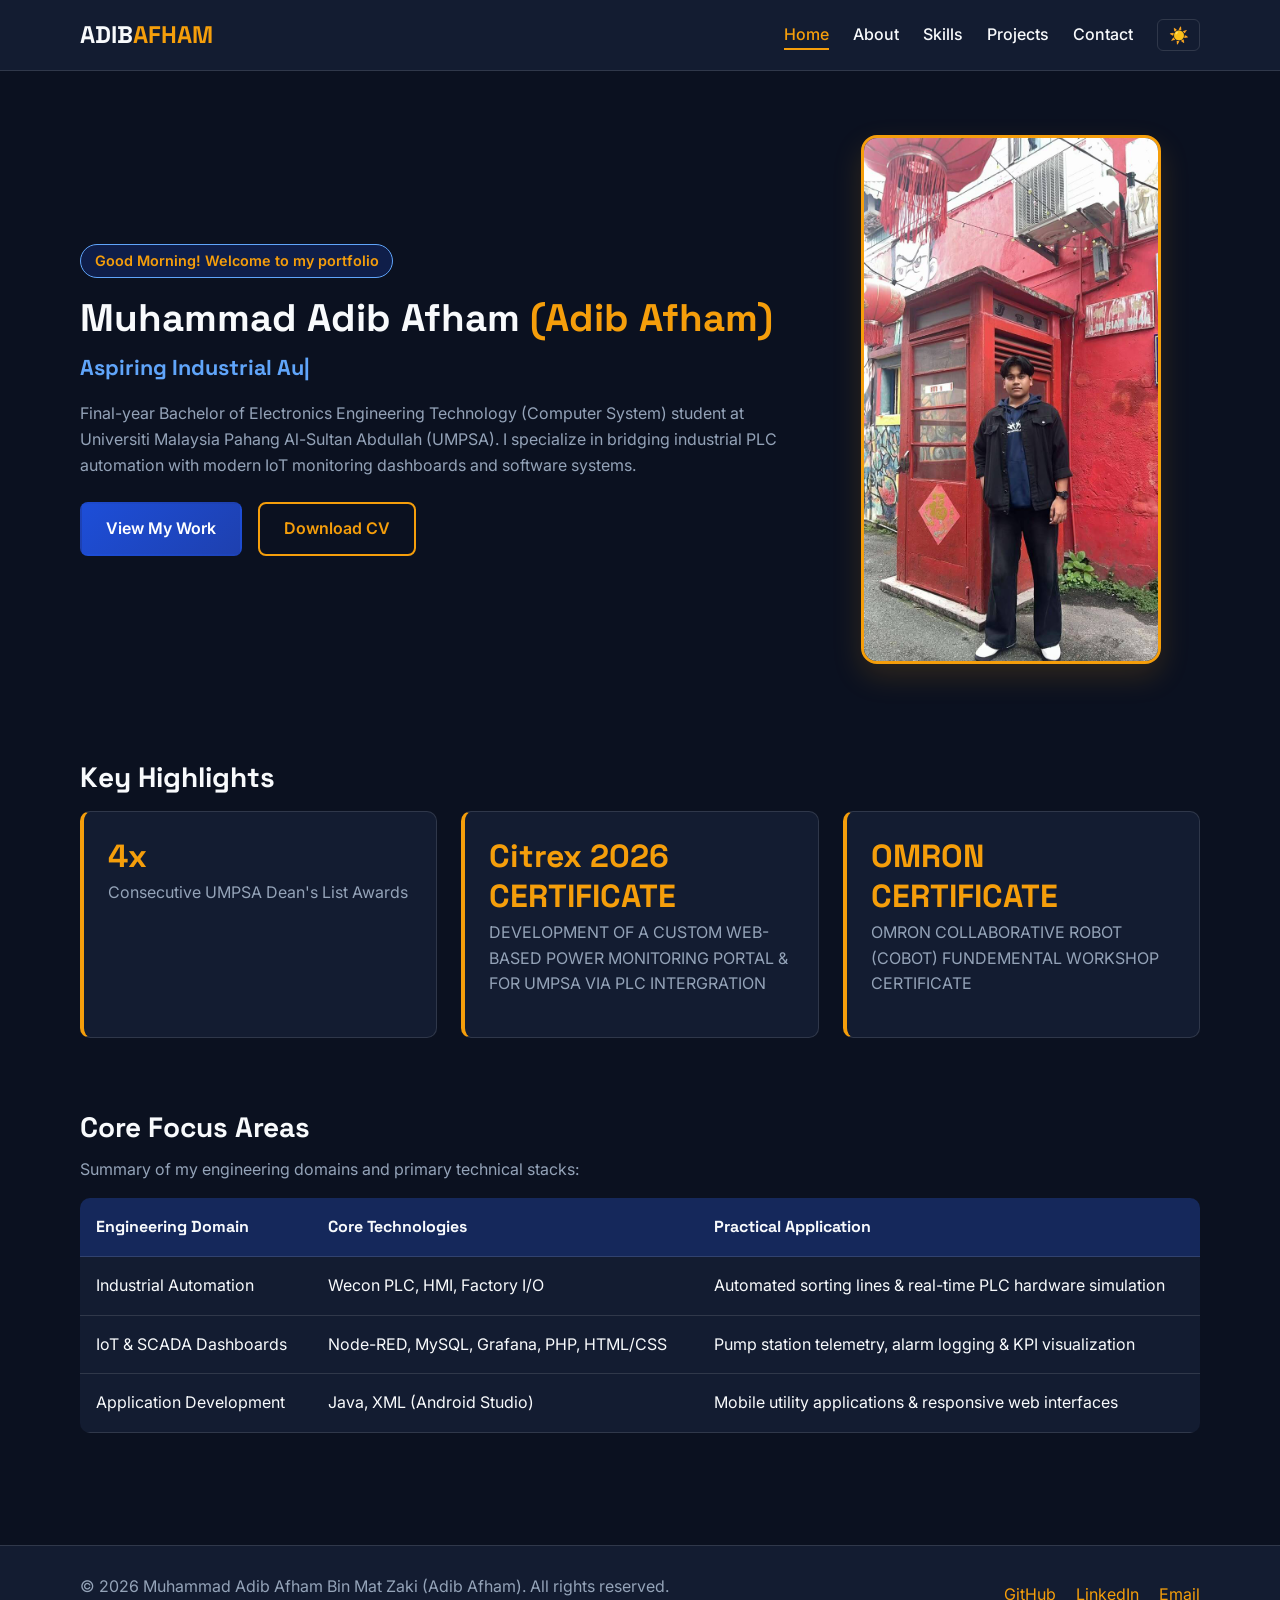
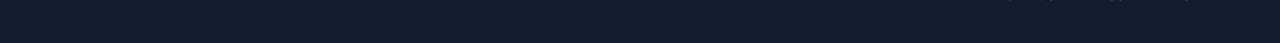
==== index.html @ 21b7c19b "Add files via upload" ====
<!DOCTYPE html>
<html lang="en">
<head>
  <meta charset="UTF-8">
  <meta name="viewport" content="width=device-width, initial-scale=1.0">
  <title>ADIB AFHAM | Electronics &amp; Automation Portfolio</title>
  <link rel="preconnect" href="https://fonts.googleapis.com">
  <link rel="preconnect" href="https://fonts.gstatic.com" crossorigin>
  <link href="https://fonts.googleapis.com/css2?family=Inter:wght@400;500;600&family=Space+Grotesk:wght@600;700&display=swap" rel="stylesheet">
  <link rel="stylesheet" href="css/style.css">
</head>
<body>
  <header class="site-header">
    <div class="container nav-wrapper">
      <a href="index.html" class="logo">ADIB<span>AFHAM</span></a>
      <button class="hamburger" id="hamburgerBtn" aria-label="Toggle Navigation" aria-expanded="false">
        <span></span>
        <span></span>
        <span></span>
      </button>
      <nav class="main-nav" id="mainNav">
        <ul>
          <li><a href="index.html" class="active">Home</a></li>
          <li><a href="about.html">About</a></li>
          <li><a href="skills.html">Skills</a></li>
          <li><a href="projects.html">Projects</a></li>
          <li><a href="contact.html">Contact</a></li>
        </ul>
        <button id="themeToggle" class="theme-btn" aria-label="Toggle Light/Dark Mode">☀️</button>
      </nav>
    </div>
  </header>

  <main>
    <section class="hero container">
      <div class="hero-content">
        <p id="timeGreeting" class="greeting-badge">Welcome to my portfolio</p>
        <h1>Muhammad Adib Afham <span class="highlight">(Adib Afham)</span></h1>
        <h2 class="typing-wrapper">
          <span id="typingText"></span><span class="cursor">|</span>
        </h2>
        <p class="hero-bio">
          Final-year Bachelor of Electronics Engineering Technology (Computer System) student at Universiti Malaysia Pahang Al-Sultan Abdullah (UMPSA). I specialize in bridging industrial PLC automation with modern IoT monitoring dashboards and software systems.
        </p>
        <div class="cta-group">
          <a href="projects.html" class="btn btn-primary">View My Work</a>
          <a href="docs/resume.pdf" class="btn btn-outline" download>Download CV</a>
        </div>
      </div>
      <div class="hero-image">
        <img src="images/profile.jpg" alt="Portrait of Muhammad Adib Afham Bin Mat Zaki">
      </div>
    </section>

    <section class="highlights container">
      <h2>Key Highlights</h2>
      <div class="stats-grid">
        <article class="stat-card">
          <h3>4x</h3>
          <p>Consecutive UMPSA Dean's List Awards</p>
        </article>
        <article class="stat-card">
          <h3>Citrex 2026 CERTIFICATE</h3>
          <p>DEVELOPMENT OF A CUSTOM WEB-BASED POWER MONITORING PORTAL &amp; FOR UMPSA VIA PLC INTERGRATION</p>
        </article>
        <article class="stat-card">
          <h3>OMRON CERTIFICATE</h3>
          <p>OMRON COLLABORATIVE ROBOT (COBOT) FUNDEMENTAL WORKSHOP CERTIFICATE</p>
        </article>
      </div>
    </section>

    <section class="overview-table-section container">
      <h2>Core Focus Areas</h2>
      <p>Summary of my engineering domains and primary technical stacks:</p>
      <div class="table-responsive">
        <table>
          <thead>
            <tr>
              <th>Engineering Domain</th>
              <th>Core Technologies</th>
              <th>Practical Application</th>
            </tr>
          </thead>
          <tbody>
            <tr>
              <td>Industrial Automation</td>
              <td>Wecon PLC, HMI, Factory I/O</td>
              <td>Automated sorting lines &amp; real-time PLC hardware simulation</td>
            </tr>
            <tr>
              <td>IoT &amp; SCADA Dashboards</td>
              <td>Node-RED, MySQL, Grafana, PHP, HTML/CSS</td>
              <td>Pump station telemetry, alarm logging &amp; KPI visualization</td>
            </tr>
            <tr>
              <td>Application Development</td>
              <td>Java, XML (Android Studio)</td>
              <td>Mobile utility applications &amp; responsive web interfaces</td>
            </tr>
          </tbody>
        </table>
      </div>
    </section>
  </main>

  <footer class="site-footer">
    <div class="container footer-content">
      <p>&copy; <span id="currentYear">2026</span> Muhammad Adib Afham Bin Mat Zaki (Adib Afham). All rights reserved.</p>
      <div class="social-links">
        <a href="https://github.com/Adeebbs" target="_blank" rel="noopener noreferrer">GitHub</a>
        <a href="https://www.linkedin.com/in/adib-afham-a77aa1451/" target="_blank" rel="noopener noreferrer">LinkedIn</a>
        <a href="mailto:adibafham878@gmail.com">Email</a>
      </div>
    </div>
  </footer>

  <button id="scrollTopBtn" class="scroll-top" title="Back to top">&uarr;</button>
  <script src="js/script.js"></script>
</body>
</html>
---- css/style.css ----
/* =========================================================
   CSS Variables & Theme Setup (Cobalt Blue & Amber Gold)
   ========================================================= */
:root {
  --bg-primary: #0b1120;
  --bg-secondary: #131c31;
  --text-primary: #f8fafc;
  --text-secondary: #94a3b8;
  --accent-primary: #1d4ed8;
  --accent-primary-dark: #1e40af;
  --accent-primary-light: #60a5fa;
  --accent-secondary: #f59e0b;
  --accent-secondary-light: #fbbf24;
  --border-color: rgba(248, 250, 252, 0.12);
  --error-color: #f43f5e;
  --success-color: #10b981;
  --font-heading: 'Space Grotesk', sans-serif;
  --font-body: 'Inter', sans-serif;
  --transition: all 0.3s ease;
}

body.light-theme {
  --bg-primary: #f8fafc;
  --bg-secondary: #ffffff;
  --text-primary: #0f172a;
  --text-secondary: #475569;
  --accent-primary: #1d4ed8;
  --accent-primary-dark: #1e3a8a;
  --accent-primary-light: #2563eb;
  --accent-secondary: #d97706;
  --accent-secondary-light: #b45309;
  --border-color: rgba(15, 23, 42, 0.12);
  --error-color: #dc2626;
  --success-color: #059669;
}

/* =========================================================
   Reset & Global Typography
   ========================================================= */
* {
  box-sizing: border-box;
  margin: 0;
  padding: 0;
}

html {
  scroll-behavior: smooth;
}

body {
  font-family: var(--font-body);
  background-color: var(--bg-primary);
  color: var(--text-primary);
  line-height: 1.6;
  transition: background-color 0.3s ease, color 0.3s ease;
}

h1, h2, h3 {
  font-family: var(--font-heading);
  line-height: 1.25;
  margin-bottom: 0.75rem;
}

h1 { font-size: 2.4rem; }
h2 { font-size: 1.75rem; }
h3 { font-size: 1.25rem; }

p {
  margin-bottom: 1rem;
  color: var(--text-secondary);
}

a {
  color: var(--accent-secondary);
  text-decoration: none;
  transition: var(--transition);
}

.container {
  width: 90%;
  max-width: 1120px;
  margin: 0 auto;
}

.page-section {
  padding: 3.5rem 0;
}

.section-subtitle {
  margin-bottom: 2rem;
  font-size: 1.05rem;
}

/* =========================================================
   Header & Responsive Navigation
   ========================================================= */
.site-header {
  background-color: var(--bg-secondary);
  border-bottom: 1px solid var(--border-color);
  position: sticky;
  top: 0;
  z-index: 100;
}

.nav-wrapper {
  display: flex;
  justify-content: space-between;
  align-items: center;
  padding: 1rem 0;
}

.logo {
  font-family: var(--font-heading);
  font-size: 1.5rem;
  font-weight: 700;
  color: var(--text-primary);
}

.logo span {
  color: var(--accent-secondary);
}

.main-nav {
  display: flex;
  align-items: center;
  gap: 1.5rem;
}

.main-nav ul {
  display: flex;
  list-style: none;
  gap: 1.5rem;
}

.main-nav a {
  color: var(--text-primary);
  font-weight: 500;
  padding-bottom: 0.25rem;
  border-bottom: 2px solid transparent;
}

.main-nav a:hover,
.main-nav a.active {
  color: var(--accent-secondary);
  border-bottom-color: var(--accent-secondary);
}

.theme-btn {
  background: transparent;
  border: 1px solid var(--border-color);
  color: var(--text-primary);
  padding: 0.35rem 0.65rem;
  border-radius: 6px;
  cursor: pointer;
  font-size: 1rem;
}

.hamburger {
  display: none;
  flex-direction: column;
  gap: 5px;
  background: transparent;
  border: none;
  cursor: pointer;
}

.hamburger span {
  width: 25px;
  height: 3px;
  background-color: var(--text-primary);
  border-radius: 2px;
}

/* =========================================================
   Buttons & Cards
   ========================================================= */
.btn {
  display: inline-block;
  padding: 0.75rem 1.5rem;
  border-radius: 8px;
  font-weight: 600;
  cursor: pointer;
  border: 2px solid transparent;
  transition: var(--transition);
  text-align: center;
}

.btn-sm {
  padding: 0.5rem 1rem;
  font-size: 0.9rem;
}

.full-width {
  width: 100%;
}

.btn-primary {
  background: linear-gradient(135deg, var(--accent-primary), var(--accent-primary-dark));
  color: #ffffff;
}

.btn-primary:hover {
  transform: translateY(-2px);
  box-shadow: 0 6px 20px rgba(29, 78, 216, 0.45);
}

.btn-outline {
  border-color: var(--accent-secondary);
  color: var(--accent-secondary);
  background: transparent;
}

.btn-outline:hover {
  background-color: var(--accent-secondary);
  color: #0b1120;
}

.card {
  background-color: var(--bg-secondary);
  border: 1px solid var(--border-color);
  border-radius: 12px;
  padding: 1.75rem;
}

/* =========================================================
   Home Page: Hero, Highlights & Table
   ========================================================= */
.hero {
  display: grid;
  grid-template-columns: 1.3fr 0.7fr;
  align-items: center;
  gap: 2.5rem;
  padding: 4rem 0;
}

.greeting-badge {
  display: inline-block;
  background: rgba(29, 78, 216, 0.22);
  border: 1px solid var(--accent-primary-light);
  color: var(--accent-secondary);
  padding: 0.3rem 0.85rem;
  border-radius: 20px;
  font-size: 0.9rem;
  font-weight: 600;
  margin-bottom: 1rem;
}

.highlight {
  color: var(--accent-secondary);
}

.typing-wrapper {
  min-height: 2.2rem;
  color: var(--accent-primary);
  font-size: 1.35rem;
}

body:not(.light-theme) .typing-wrapper {
  color: var(--accent-primary-light);
}

.cursor {
  animation: blink 0.8s infinite;
}

@keyframes blink {
  50% { opacity: 0; }
}

.cta-group {
  display: flex;
  gap: 1rem;
  margin-top: 1.5rem;
}

.hero-image img {
  width: 100%;
  max-width: 300px;
  border-radius: 16px;
  border: 3px solid var(--accent-secondary);
  box-shadow: 0 12px 30px rgba(245, 158, 11, 0.16);
  display: block;
  margin: 0 auto;
}

.highlights {
  padding: 2rem 0;
}

.stats-grid {
  display: grid;
  grid-template-columns: repeat(3, 1fr);
  gap: 1.5rem;
  margin-top: 1rem;
}

.stat-card {
  background-color: var(--bg-secondary);
  border: 1px solid var(--border-color);
  border-left: 4px solid var(--accent-secondary);
  border-radius: 10px;
  padding: 1.5rem;
  transition: var(--transition);
}

.stat-card:hover {
  transform: translateY(-4px);
}

.stat-card h3 {
  font-size: 2rem;
  color: var(--accent-secondary);
  margin-bottom: 0.25rem;
}

.overview-table-section {
  padding: 2.5rem 0 4rem;
}

.table-responsive {
  overflow-x: auto;
  margin-top: 1rem;
}

table {
  width: 100%;
  border-collapse: collapse;
  background-color: var(--bg-secondary);
  border-radius: 10px;
  overflow: hidden;
}

th, td {
  padding: 1rem;
  text-align: left;
  border-bottom: 1px solid var(--border-color);
}

th {
  background-color: rgba(29, 78, 216, 0.25);
  color: var(--text-primary);
  font-family: var(--font-heading);
}

/* =========================================================
   About Page & Timeline
   ========================================================= */
.about-grid {
  display: grid;
  grid-template-columns: 1.4fr 1fr;
  gap: 2rem;
  margin-bottom: 3rem;
}

.hidden-content {
  display: none;
}

.hidden-content.show {
  display: block;
}

.styled-list {
  margin: 1rem 0 0 1.25rem;
  color: var(--text-secondary);
}

.styled-list li {
  margin-bottom: 0.6rem;
}

.timeline {
  border-left: 3px solid var(--accent-primary-light);
  padding-left: 1.5rem;
  margin-top: 1.5rem;
}

.timeline-item {
  position: relative;
  margin-bottom: 2rem;
  background-color: var(--bg-secondary);
  padding: 1.5rem;
  border-radius: 10px;
  border: 1px solid var(--border-color);
}

.timeline-date {
  display: inline-block;
  font-size: 0.85rem;
  font-weight: 600;
  color: var(--accent-secondary);
  margin-bottom: 0.4rem;
}

.timeline-item ul {
  margin-left: 1.25rem;
  color: var(--text-secondary);
}

/* =========================================================
   Skills Page: Tabs & Animated Bars
   ========================================================= */
.tab-buttons,
.filter-controls {
  display: flex;
  flex-wrap: wrap;
  gap: 0.75rem;
  margin-bottom: 2rem;
}

.tab-btn,
.filter-btn {
  padding: 0.6rem 1.2rem;
  border-radius: 8px;
  border: 1px solid var(--border-color);
  background-color: var(--bg-secondary);
  color: var(--text-primary);
  cursor: pointer;
  font-weight: 500;
  transition: var(--transition);
}

.tab-btn.active,
.filter-btn.active,
.tab-btn:hover,
.filter-btn:hover {
  background-color: var(--accent-primary);
  color: #ffffff;
  border-color: var(--accent-primary);
}

.tab-content {
  display: none;
}

.tab-content.active {
  display: block;
}

.skills-grid {
  display: grid;
  grid-template-columns: repeat(2, 1fr);
  gap: 1.5rem;
}

.skill-item {
  margin-bottom: 1.25rem;
}

.skill-header {
  display: flex;
  justify-content: space-between;
  font-size: 0.95rem;
  margin-bottom: 0.4rem;
}

.progress-bar {
  width: 100%;
  height: 10px;
  background-color: rgba(248, 250, 252, 0.12);
  border-radius: 6px;
  overflow: hidden;
}

body.light-theme .progress-bar {
  background-color: #e2e8f0;
}

.progress-fill {
  height: 100%;
  width: 0;
  background: linear-gradient(90deg, var(--accent-primary-light), var(--accent-secondary));
  border-radius: 6px;
  transition: width 0.9s ease-in-out;
}

/* =========================================================
   Projects Page & Modal
   ========================================================= */
.projects-grid {
  display: grid;
  grid-template-columns: repeat(3, 1fr);
  gap: 1.75rem;
}

.project-card {
  background-color: var(--bg-secondary);
  border: 1px solid var(--border-color);
  border-radius: 12px;
  overflow: hidden;
  display: flex;
  flex-direction: column;
  transition: var(--transition);
}

.project-card:hover {
  transform: translateY(-5px);
  border-color: var(--accent-secondary);
}

.project-card img {
  width: 100%;
  height: 185px;
  object-fit: cover;
  background-color: var(--bg-primary);
}

.project-body {
  padding: 1.5rem;
  display: flex;
  flex-direction: column;
  flex-grow: 1;
}

.project-body .btn {
  margin-top: auto;
  align-self: flex-start;
}

.tag {
  display: inline-block;
  font-size: 0.8rem;
  font-weight: 600;
  color: var(--accent-secondary);
  margin-bottom: 0.5rem;
}

.modal {
  display: none;
  position: fixed;
  inset: 0;
  background-color: rgba(11, 17, 32, 0.8);
  z-index: 200;
  align-items: center;
  justify-content: center;
  padding: 1rem;
}

.modal.open {
  display: flex;
}

.modal-content {
  background-color: var(--bg-secondary);
  border: 1px solid var(--accent-secondary);
  border-radius: 12px;
  max-width: 600px;
  width: 100%;
  padding: 2rem;
  position: relative;
}

.modal-close {
  position: absolute;
  top: 1rem;
  right: 1.25rem;
  background: none;
  border: none;
  color: var(--text-primary);
  font-size: 1.75rem;
  cursor: pointer;
}

/* =========================================================
   Contact Page & Validation
   ========================================================= */
.contact-grid {
  display: grid;
  grid-template-columns: 1.3fr 0.9fr;
  gap: 2rem;
}

.form-group {
  margin-bottom: 1.25rem;
}

.form-group label {
  display: block;
  margin-bottom: 0.4rem;
  font-weight: 500;
}

.form-group input,
.form-group textarea {
  width: 100%;
  padding: 0.75rem;
  border-radius: 8px;
  border: 1px solid var(--border-color);
  background-color: var(--bg-primary);
  color: var(--text-primary);
  font-family: inherit;
  font-size: 1rem;
}

.form-group input:focus,
.form-group textarea:focus {
  outline: none;
  border-color: var(--accent-secondary);
}

.error-msg {
  color: var(--error-color);
  font-size: 0.85rem;
  display: block;
  min-height: 1.1rem;
  margin-top: 0.25rem;
}

.success-banner {
  margin-top: 1rem;
  color: var(--success-color);
  font-weight: 600;
}

.contact-list {
  list-style: none;
}

.contact-list li {
  margin-bottom: 1rem;
  color: var(--text-secondary);
}

/* =========================================================
   Footer & Scroll-To-Top
   ========================================================= */
.site-footer {
  background-color: var(--bg-secondary);
  border-top: 1px solid var(--border-color);
  padding: 1.75rem 0;
  margin-top: 3rem;
}

.footer-content {
  display: flex;
  justify-content: space-between;
  align-items: center;
  flex-wrap: wrap;
  gap: 1rem;
}

.social-links {
  display: flex;
  gap: 1.25rem;
}

.scroll-top {
  position: fixed;
  bottom: 1.5rem;
  right: 1.5rem;
  background-color: var(--accent-primary);
  color: #ffffff;
  border: none;
  border-radius: 50%;
  width: 42px;
  height: 42px;
  font-size: 1.2rem;
  cursor: pointer;
  display: none;
  z-index: 90;
}

/* =========================================================
   Media Queries (Tablet <= 768px & Mobile <= 480px)
   ========================================================= */
@media (max-width: 768px) {
  .hamburger {
    display: flex;
  }

  .main-nav {
    display: none;
    position: absolute;
    top: 100%;
    left: 0;
    right: 0;
    background-color: var(--bg-secondary);
    flex-direction: column;
    padding: 1.5rem;
    border-bottom: 1px solid var(--border-color);
  }

  .main-nav.open {
    display: flex;
  }

  .main-nav ul {
    flex-direction: column;
    align-items: center;
  }

  .hero,
  .about-grid,
  .skills-grid,
  .contact-grid {
    grid-template-columns: 1fr;
  }

  .projects-grid,
  .stats-grid {
    grid-template-columns: repeat(2, 1fr);
  }
}

@media (max-width: 480px) {
  h1 {
    font-size: 1.85rem;
  }

  .projects-grid,
  .stats-grid {
    grid-template-columns: 1fr;
  }

  .cta-group {
    flex-direction: column;
  }

  .btn {
    width: 100%;
  }
}
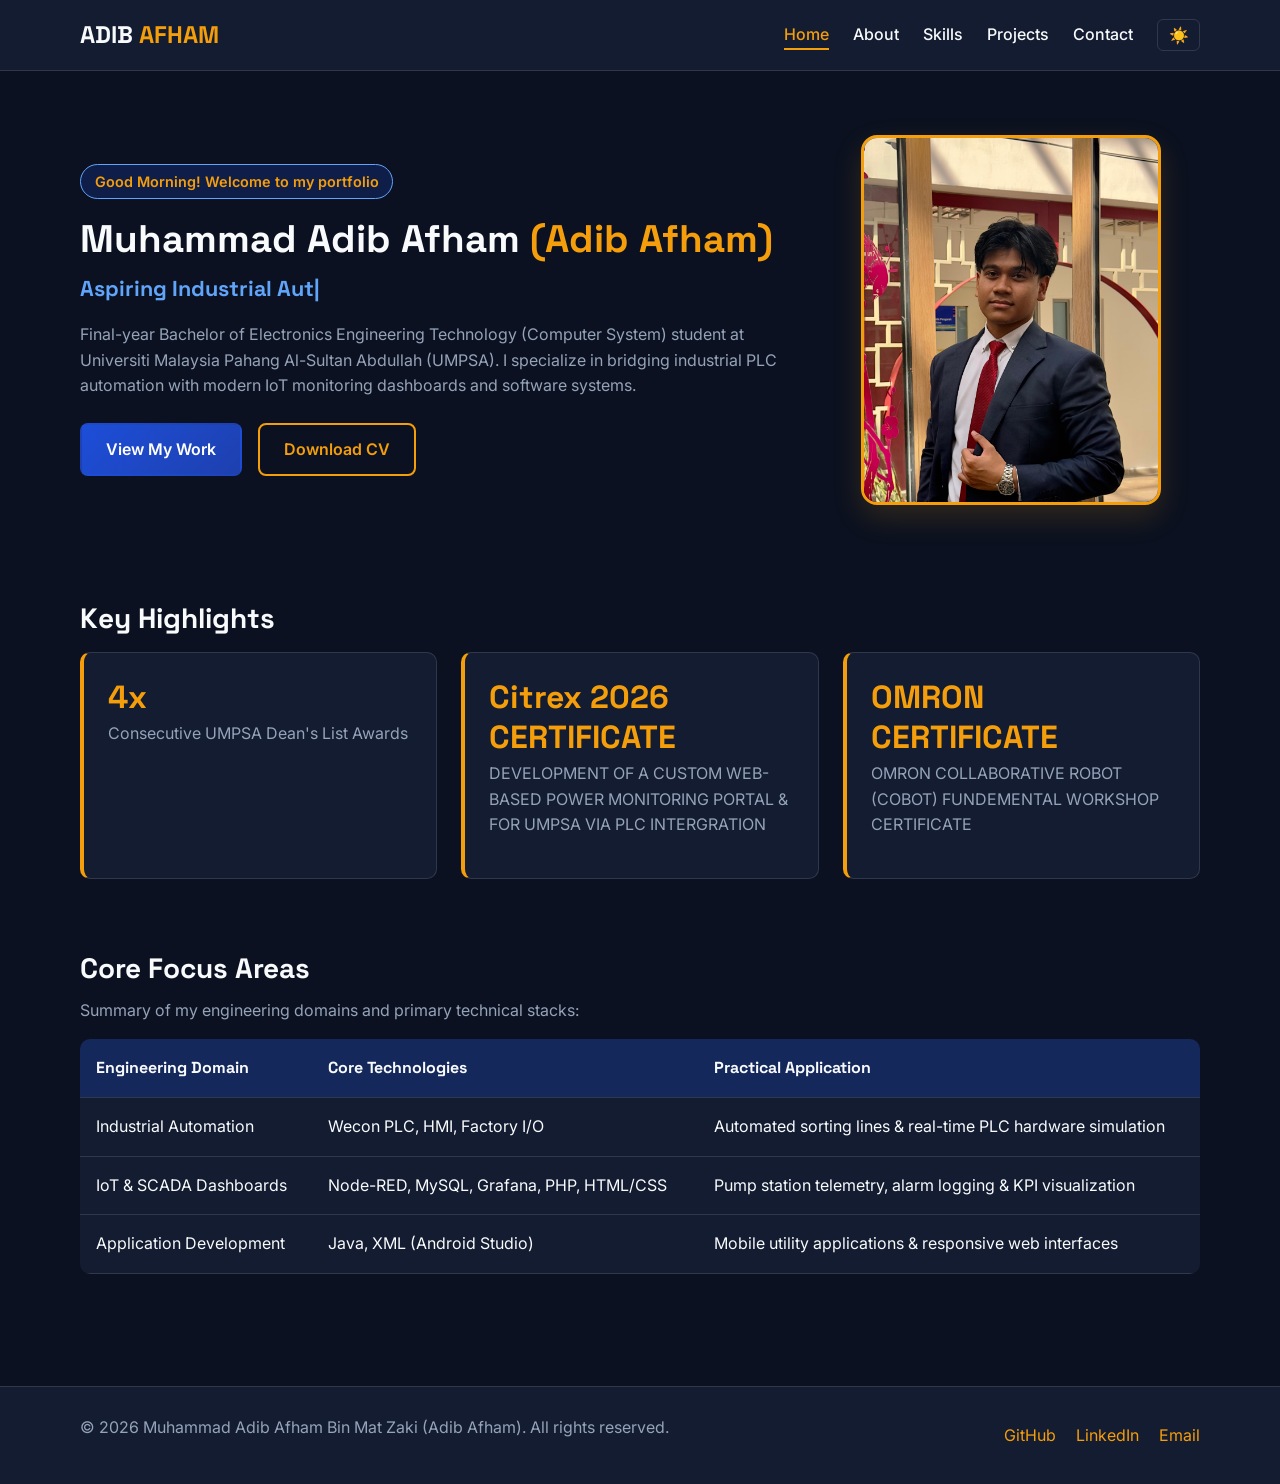
==== commit 5e70b669: "Update index.html" ====
--- a/index.html
+++ b/index.html
@@ -12,7 +12,7 @@
 <body>
   <header class="site-header">
     <div class="container nav-wrapper">
-      <a href="index.html" class="logo">ADIB<span>AFHAM</span></a>
+      <a href="index.html" class="logo">ADIB<span> AFHAM</span></a>
       <button class="hamburger" id="hamburgerBtn" aria-label="Toggle Navigation" aria-expanded="false">
         <span></span>
         <span></span>
@@ -118,4 +118,4 @@
   <button id="scrollTopBtn" class="scroll-top" title="Back to top">&uarr;</button>
   <script src="js/script.js"></script>
 </body>
-</html>+</html>
